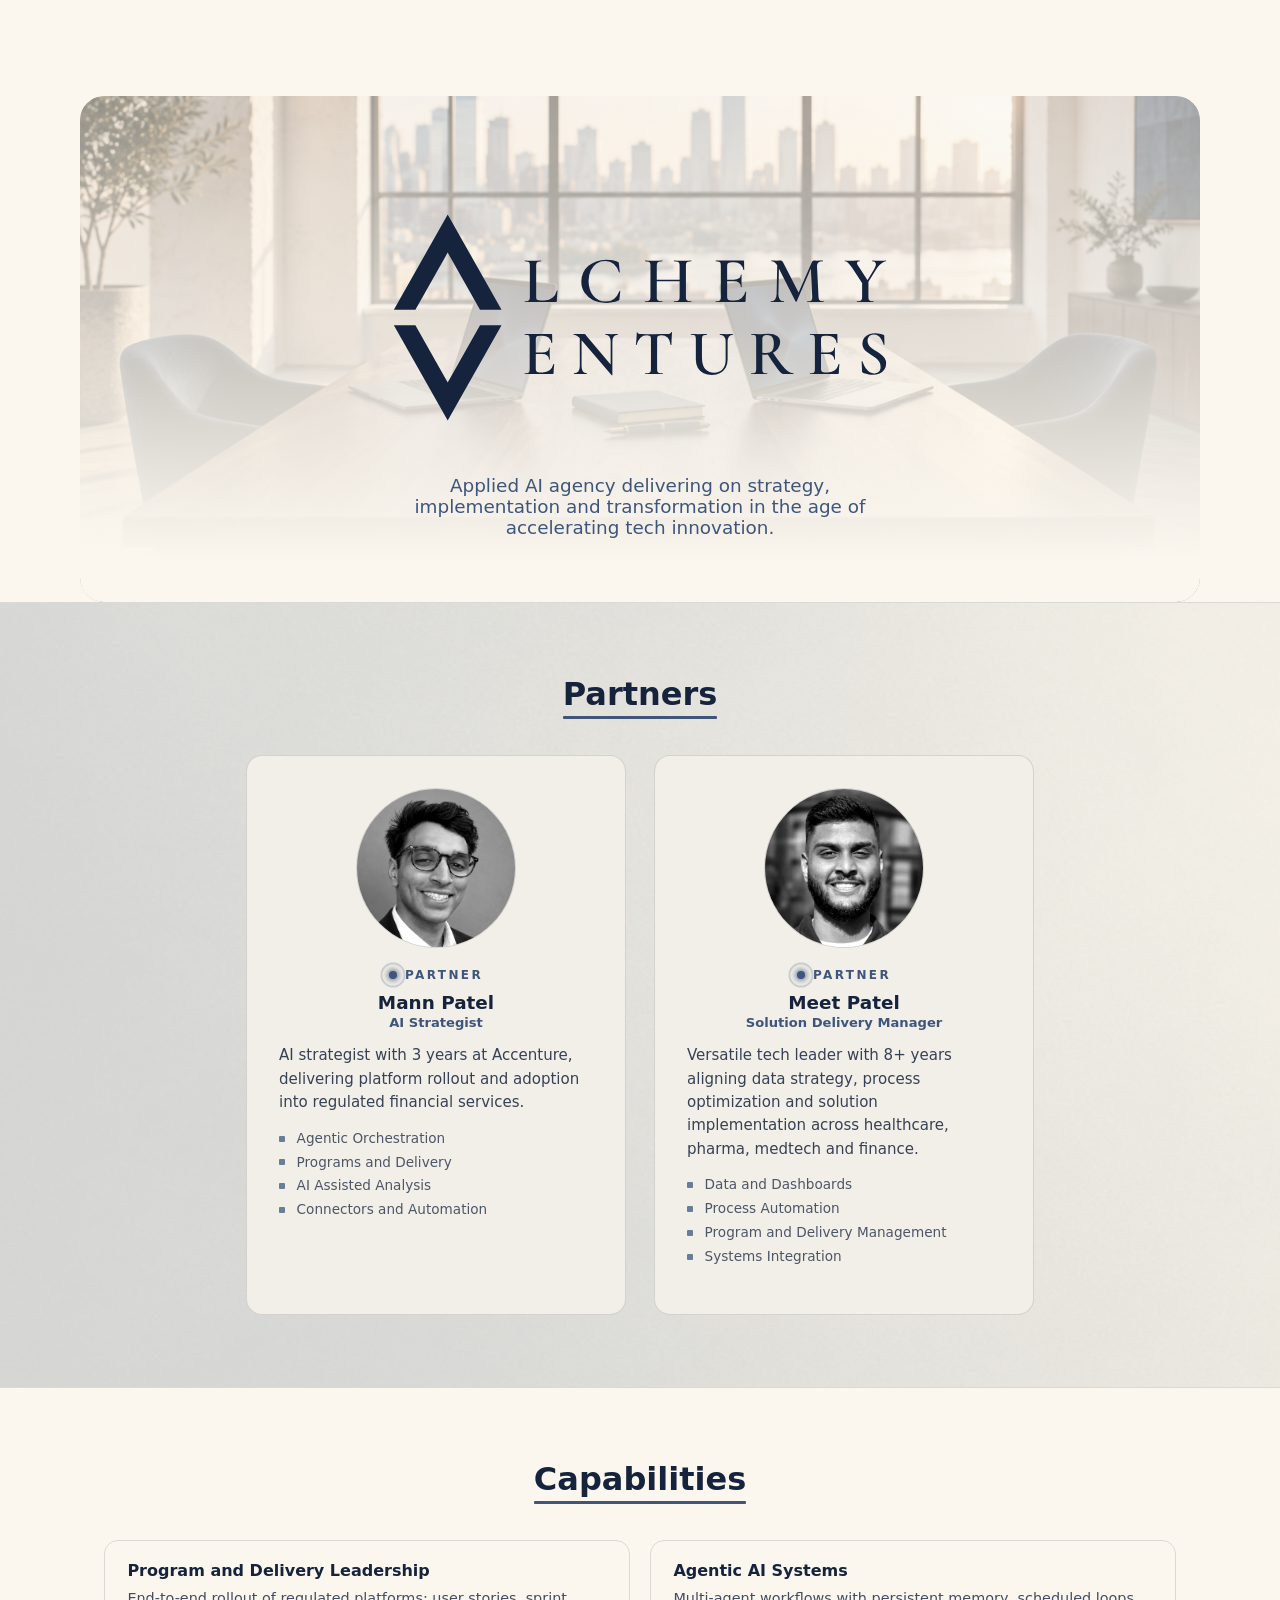
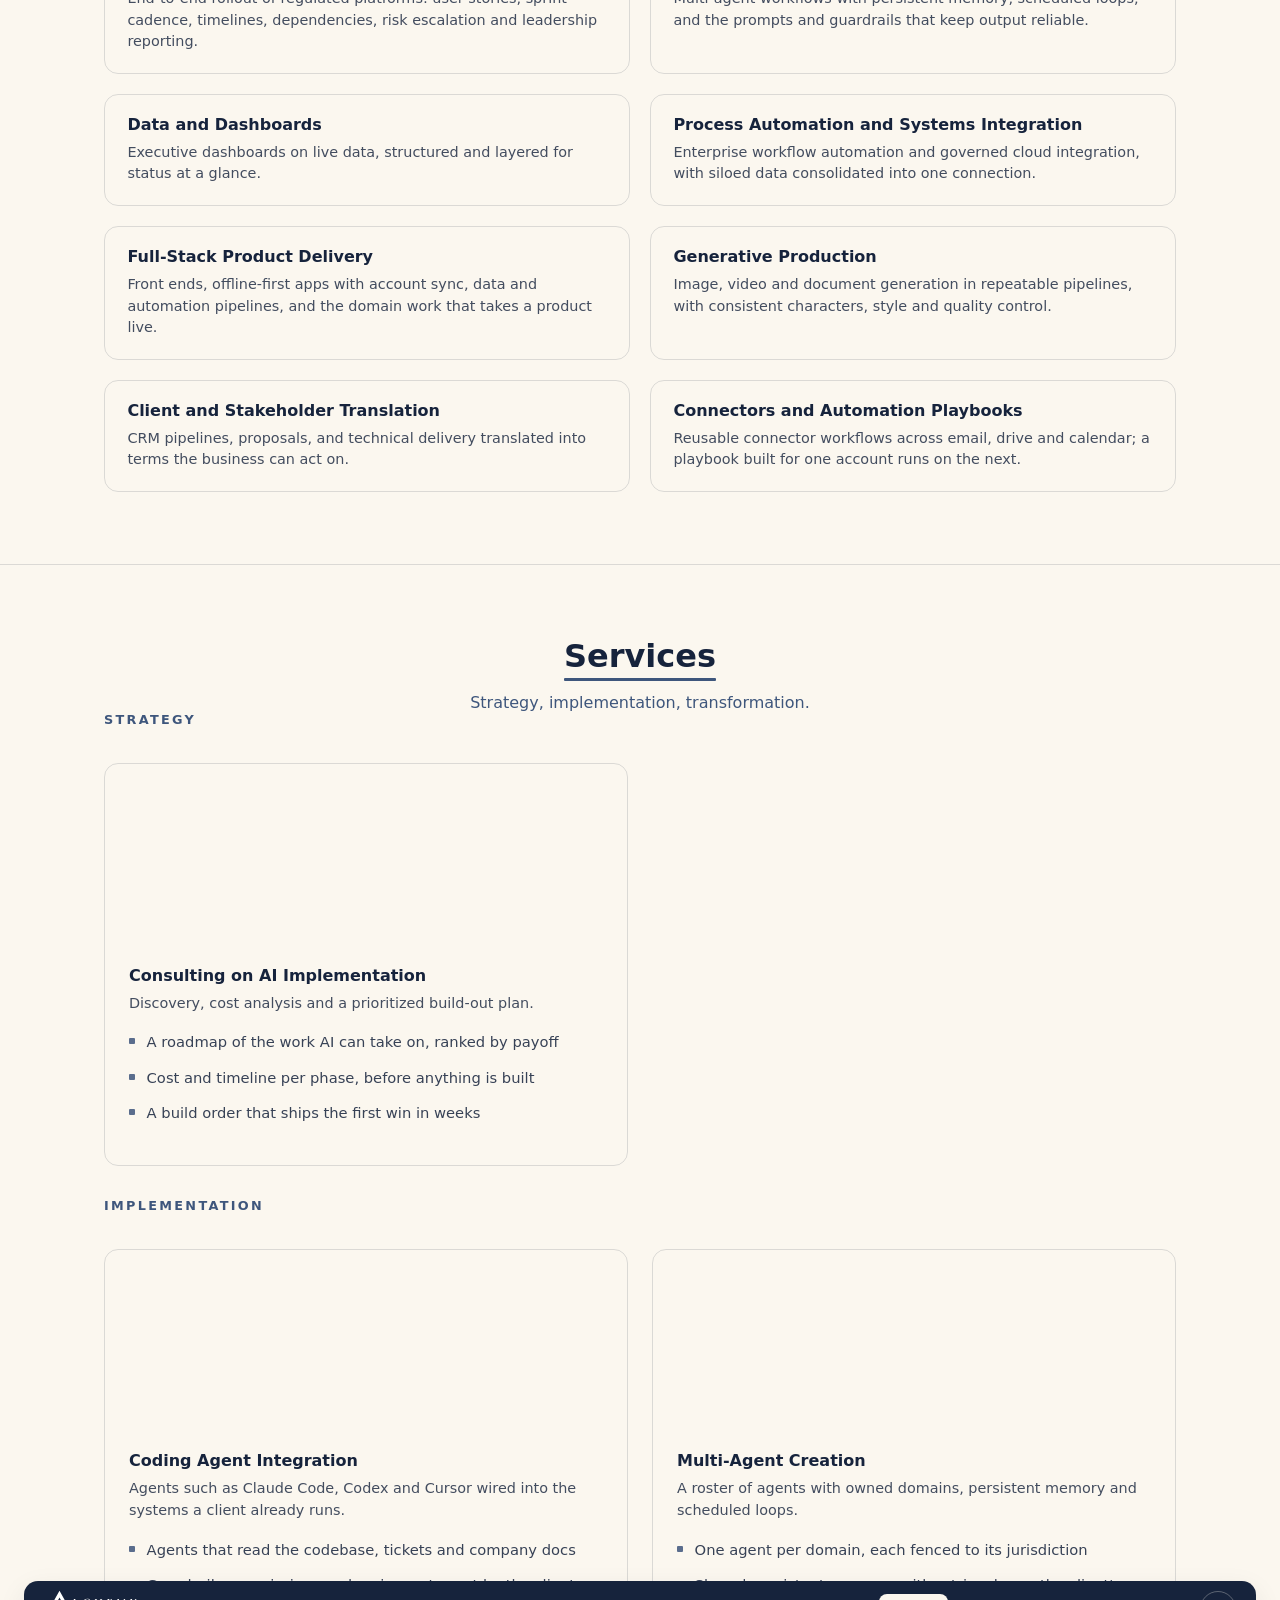
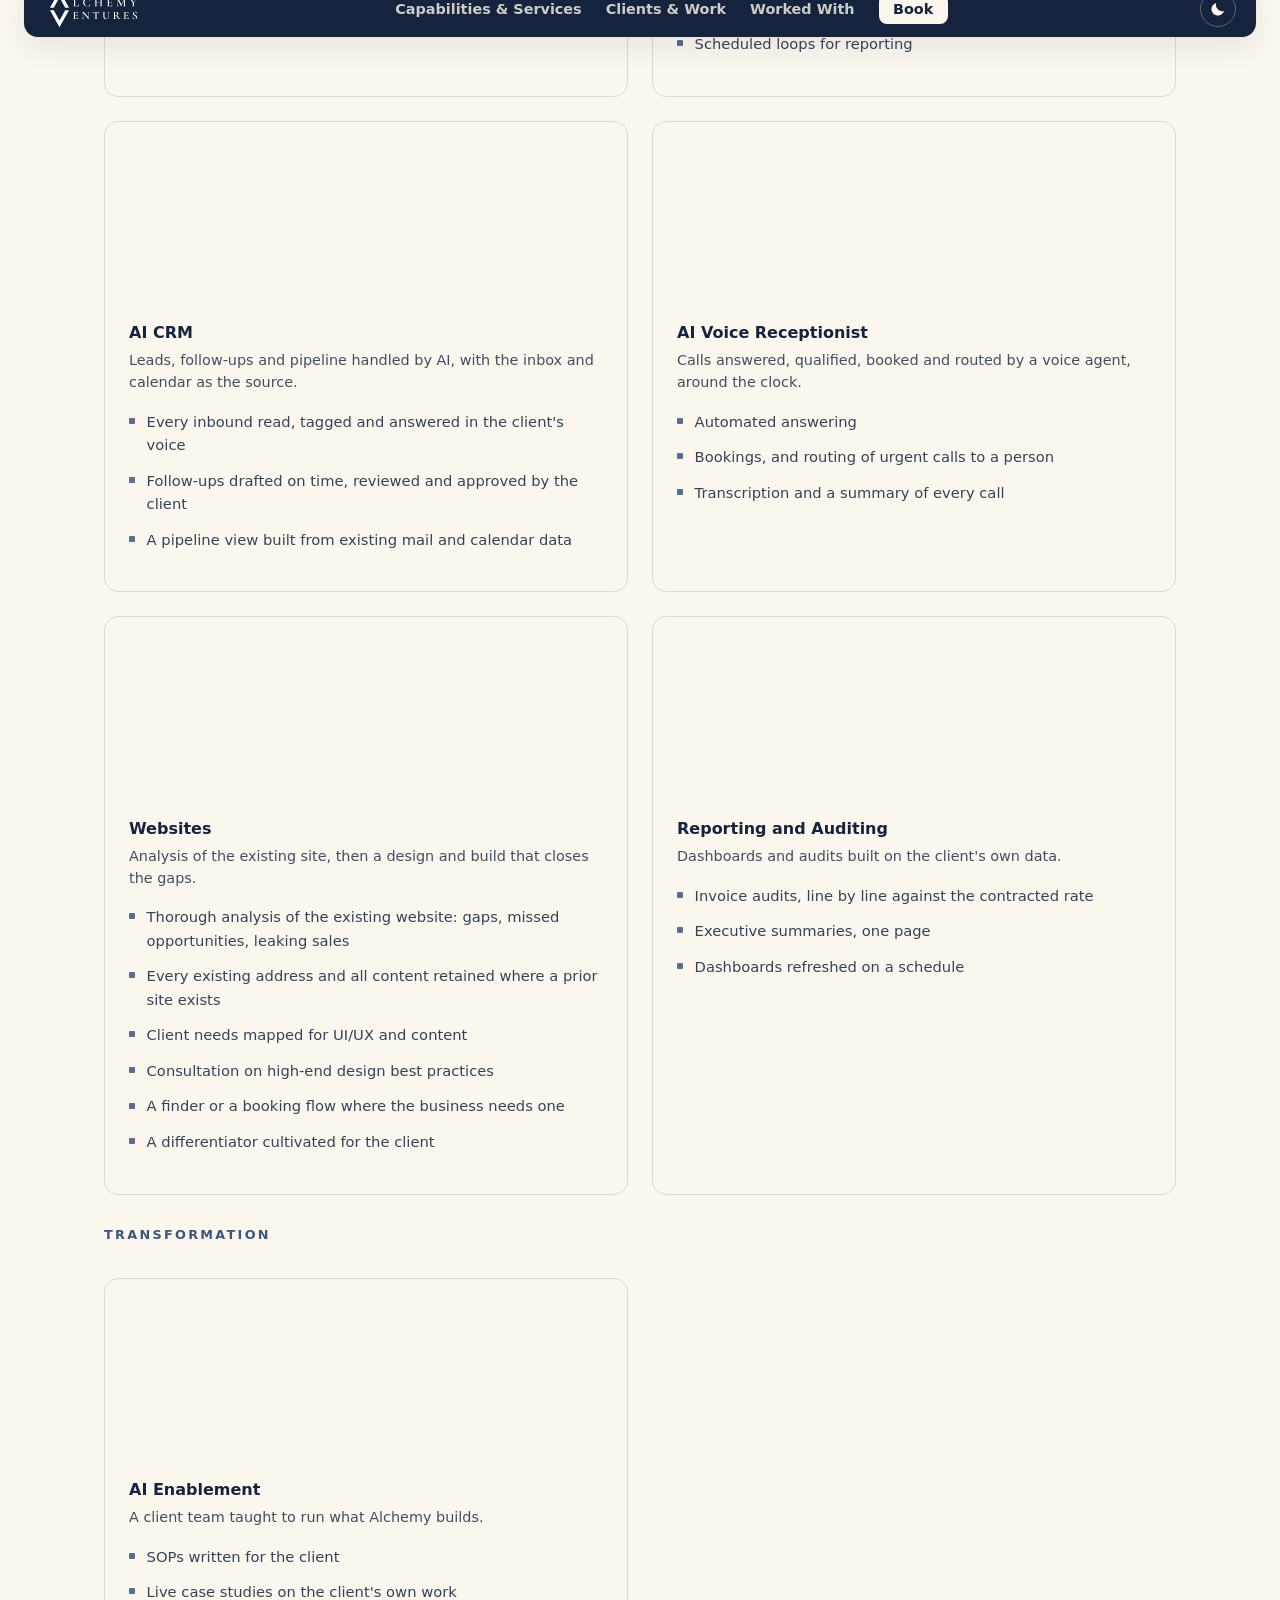
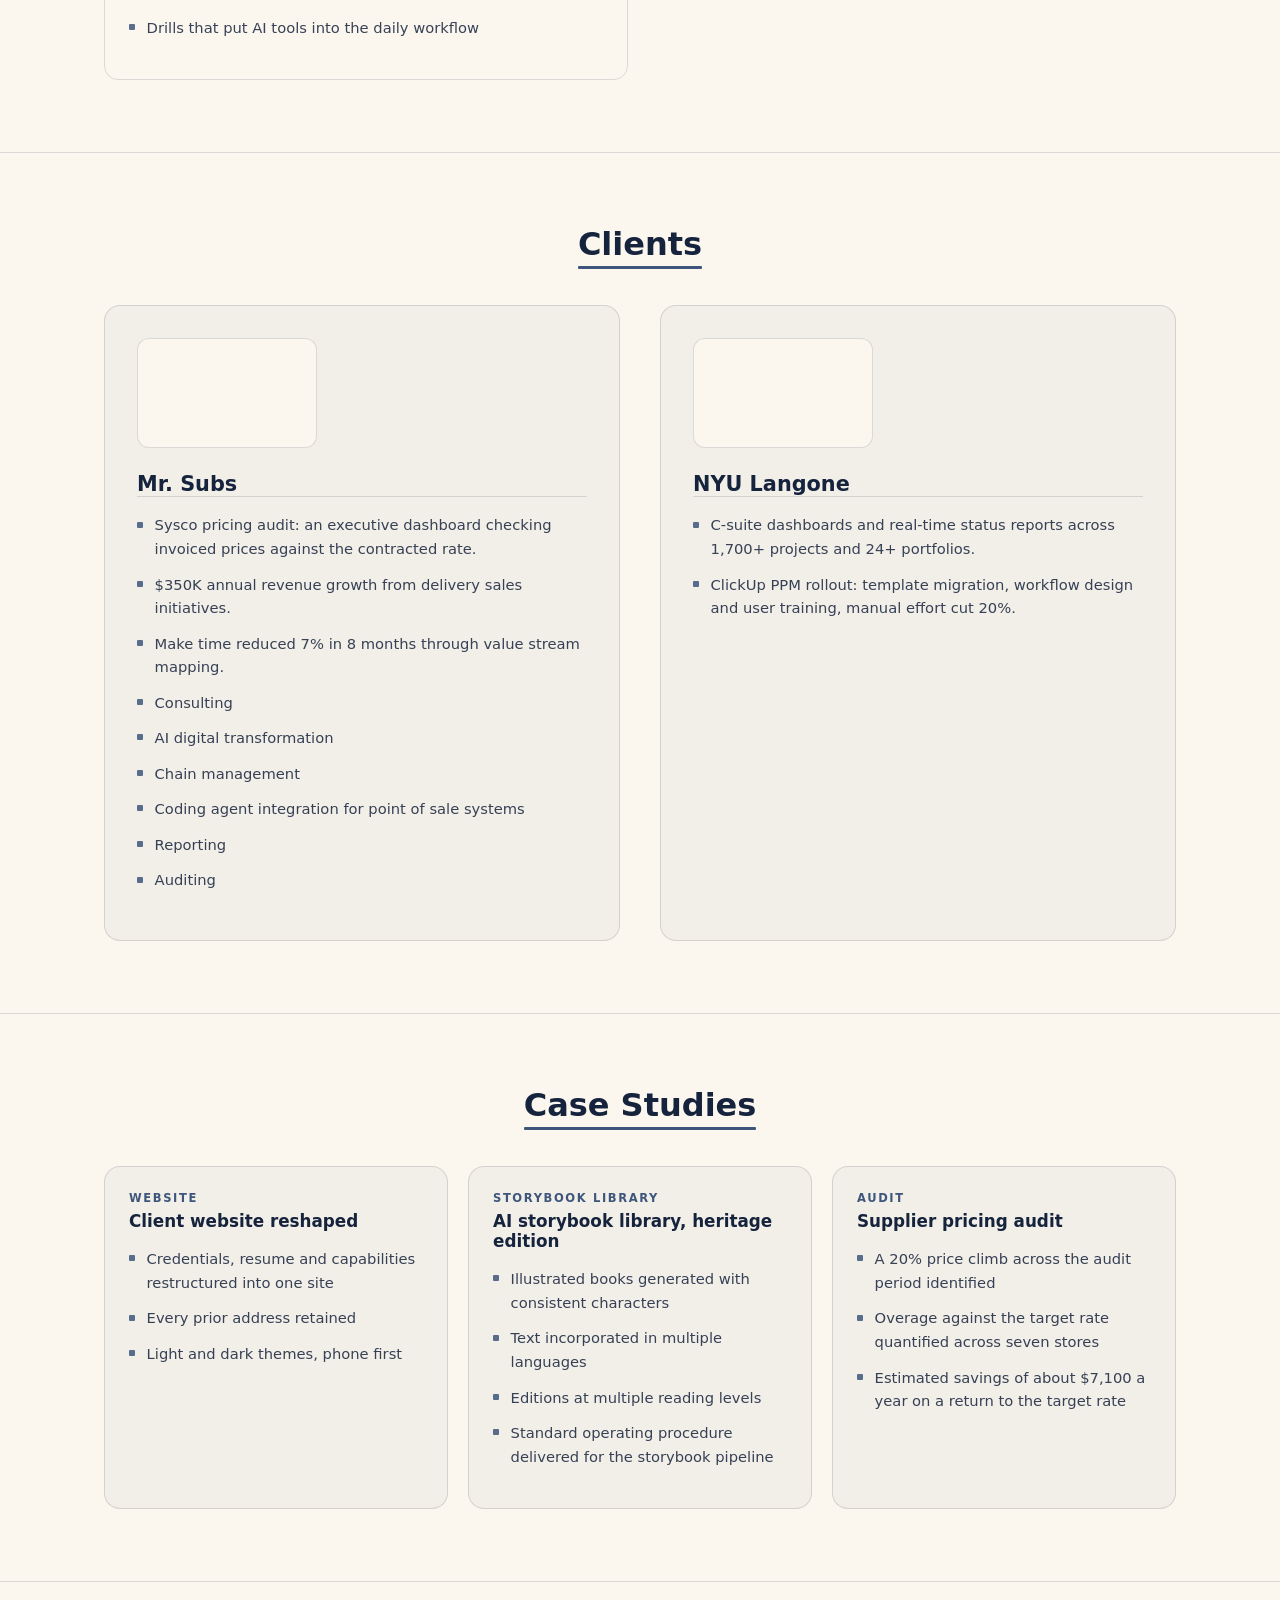
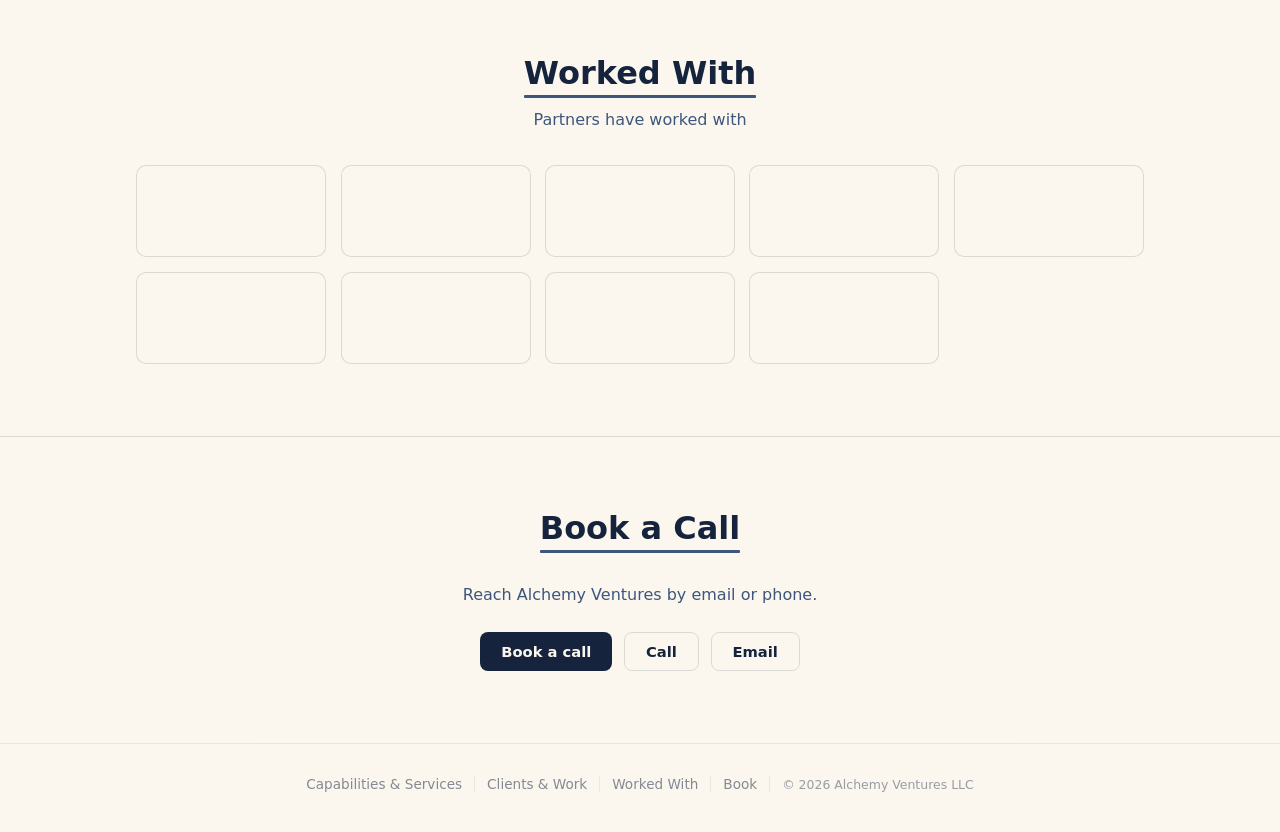
==== book/index.html @ 42f5fea3 "Alchemy Ventures site, first deploy: the one-page build from claude-workspace/1-Projects/agency/site" ====
<!doctype html><title>Redirecting to: /#book</title><meta http-equiv="refresh" content="0;url=/#book"><meta name="robots" content="noindex"><link rel="canonical" href="https://www.alchemyventures-wave1.example/#book"><body>	<a href="/#book">Redirecting from <code>/book/</code> to <code>/#book</code></a></body>
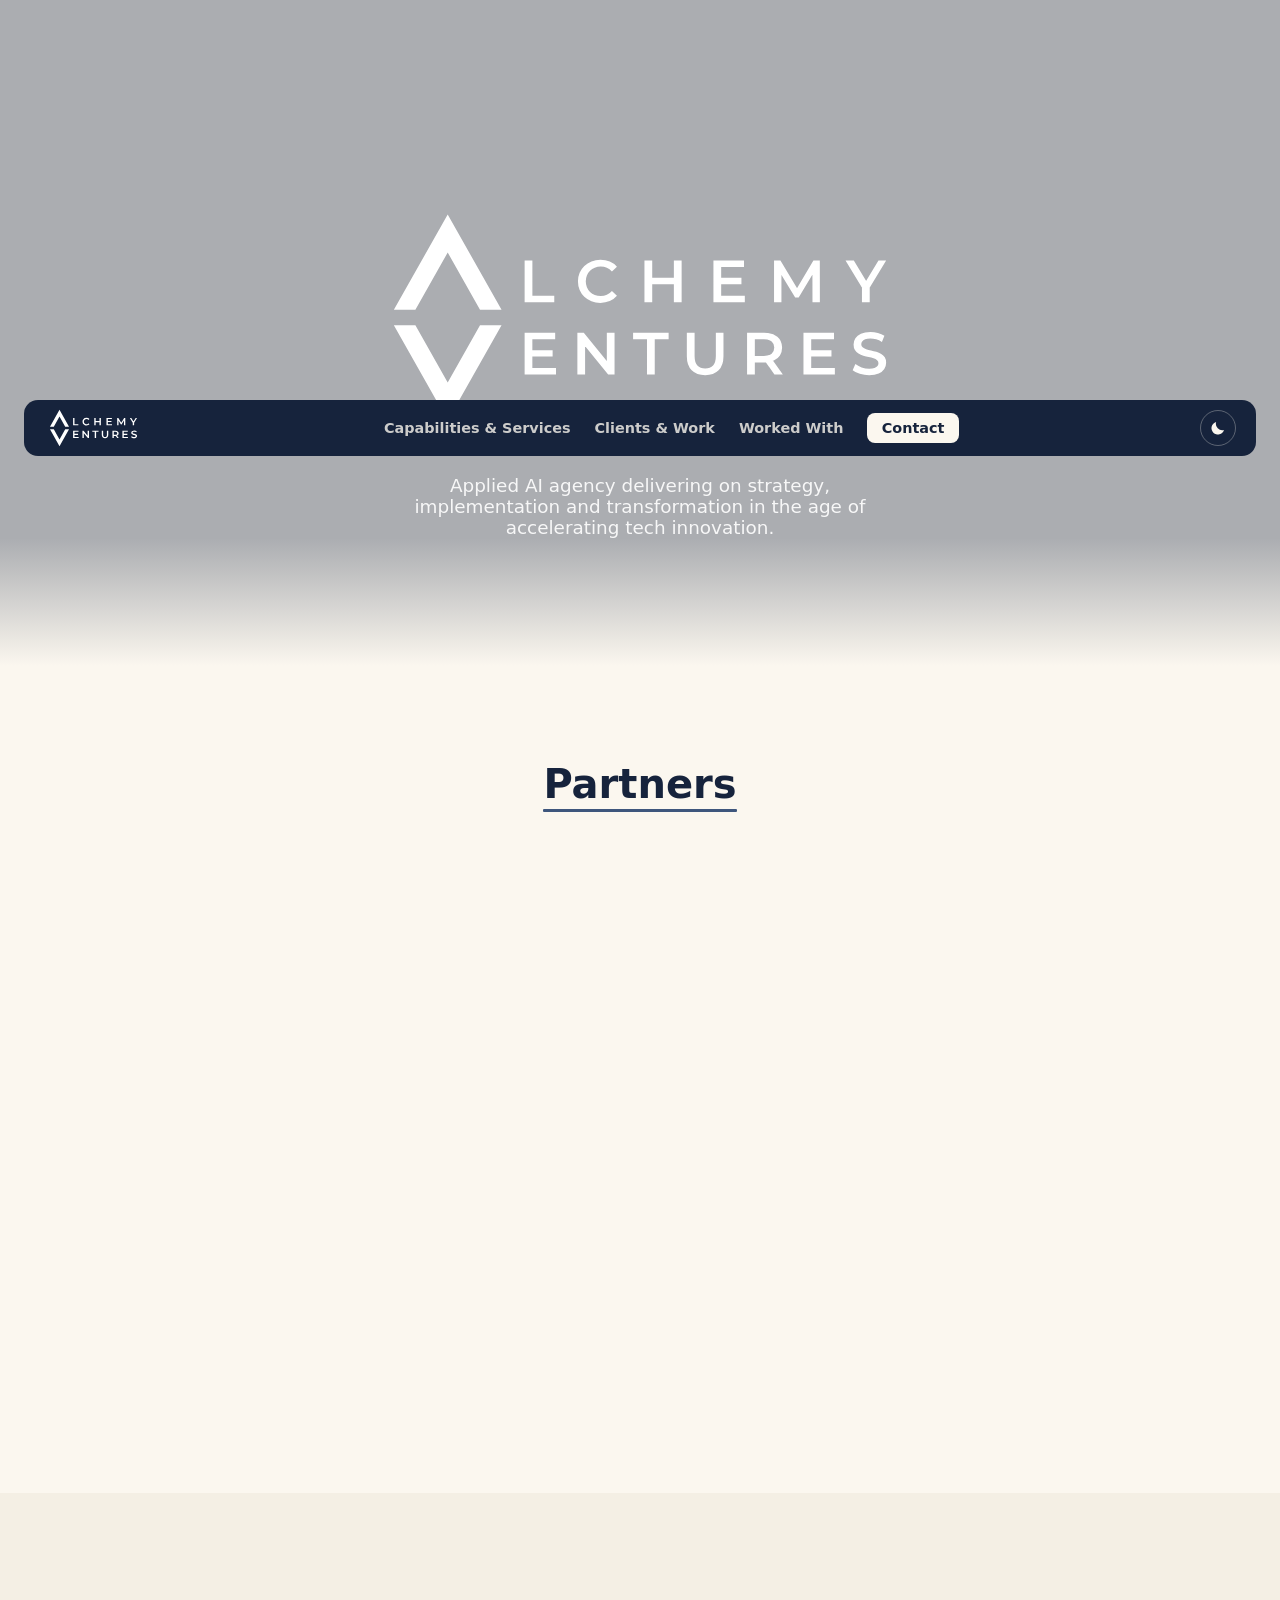
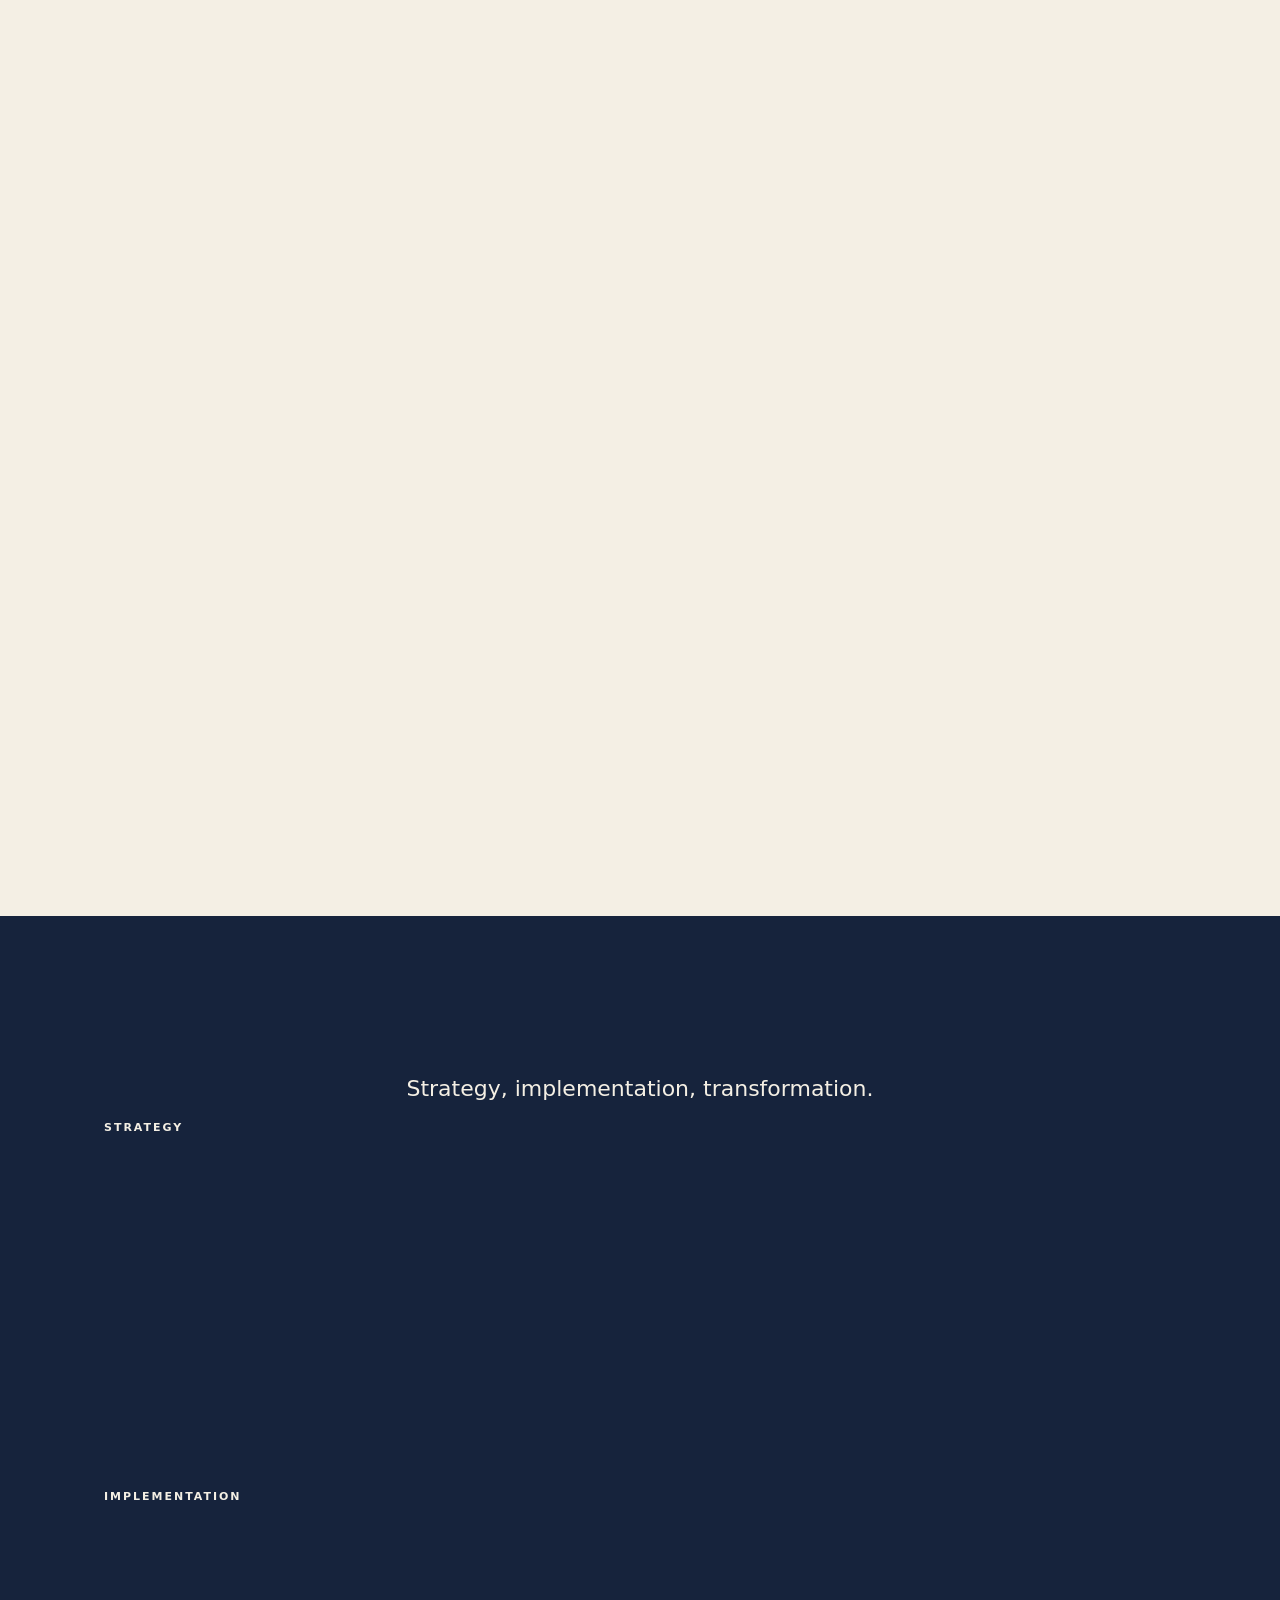
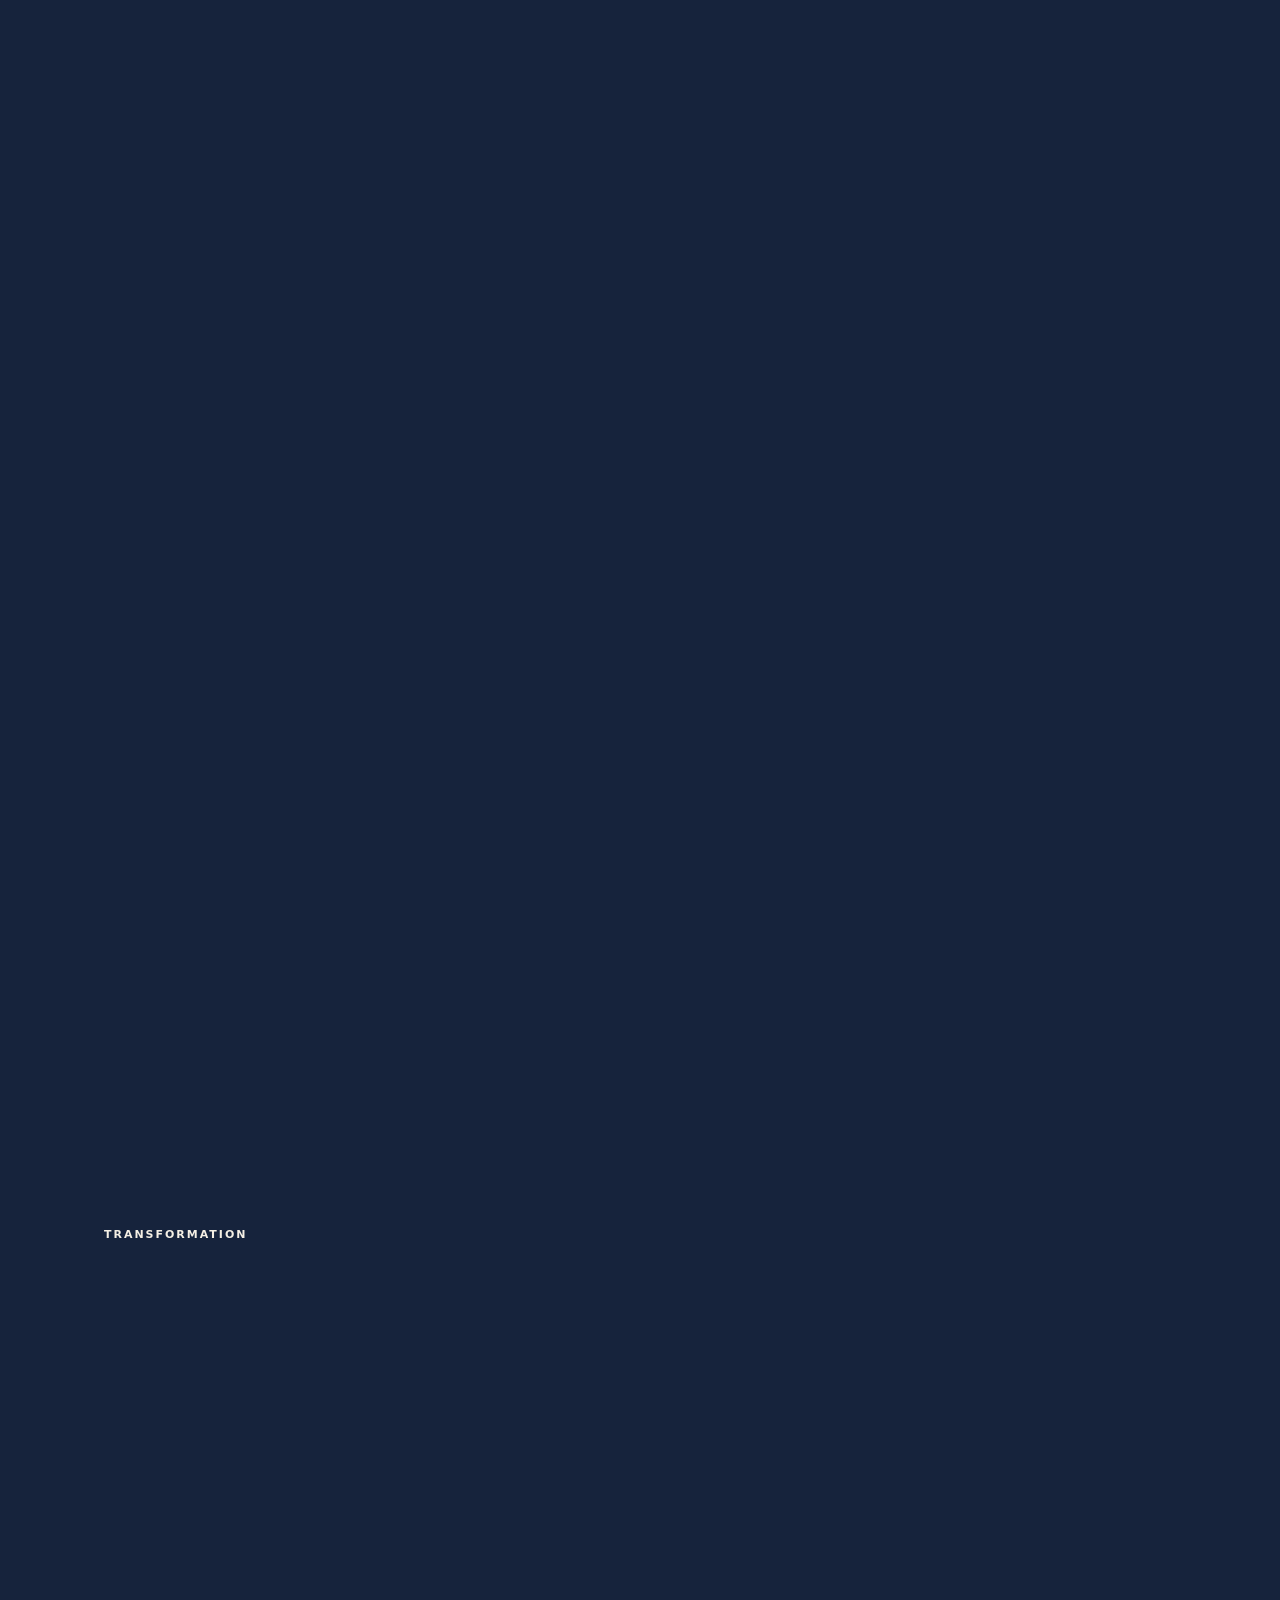
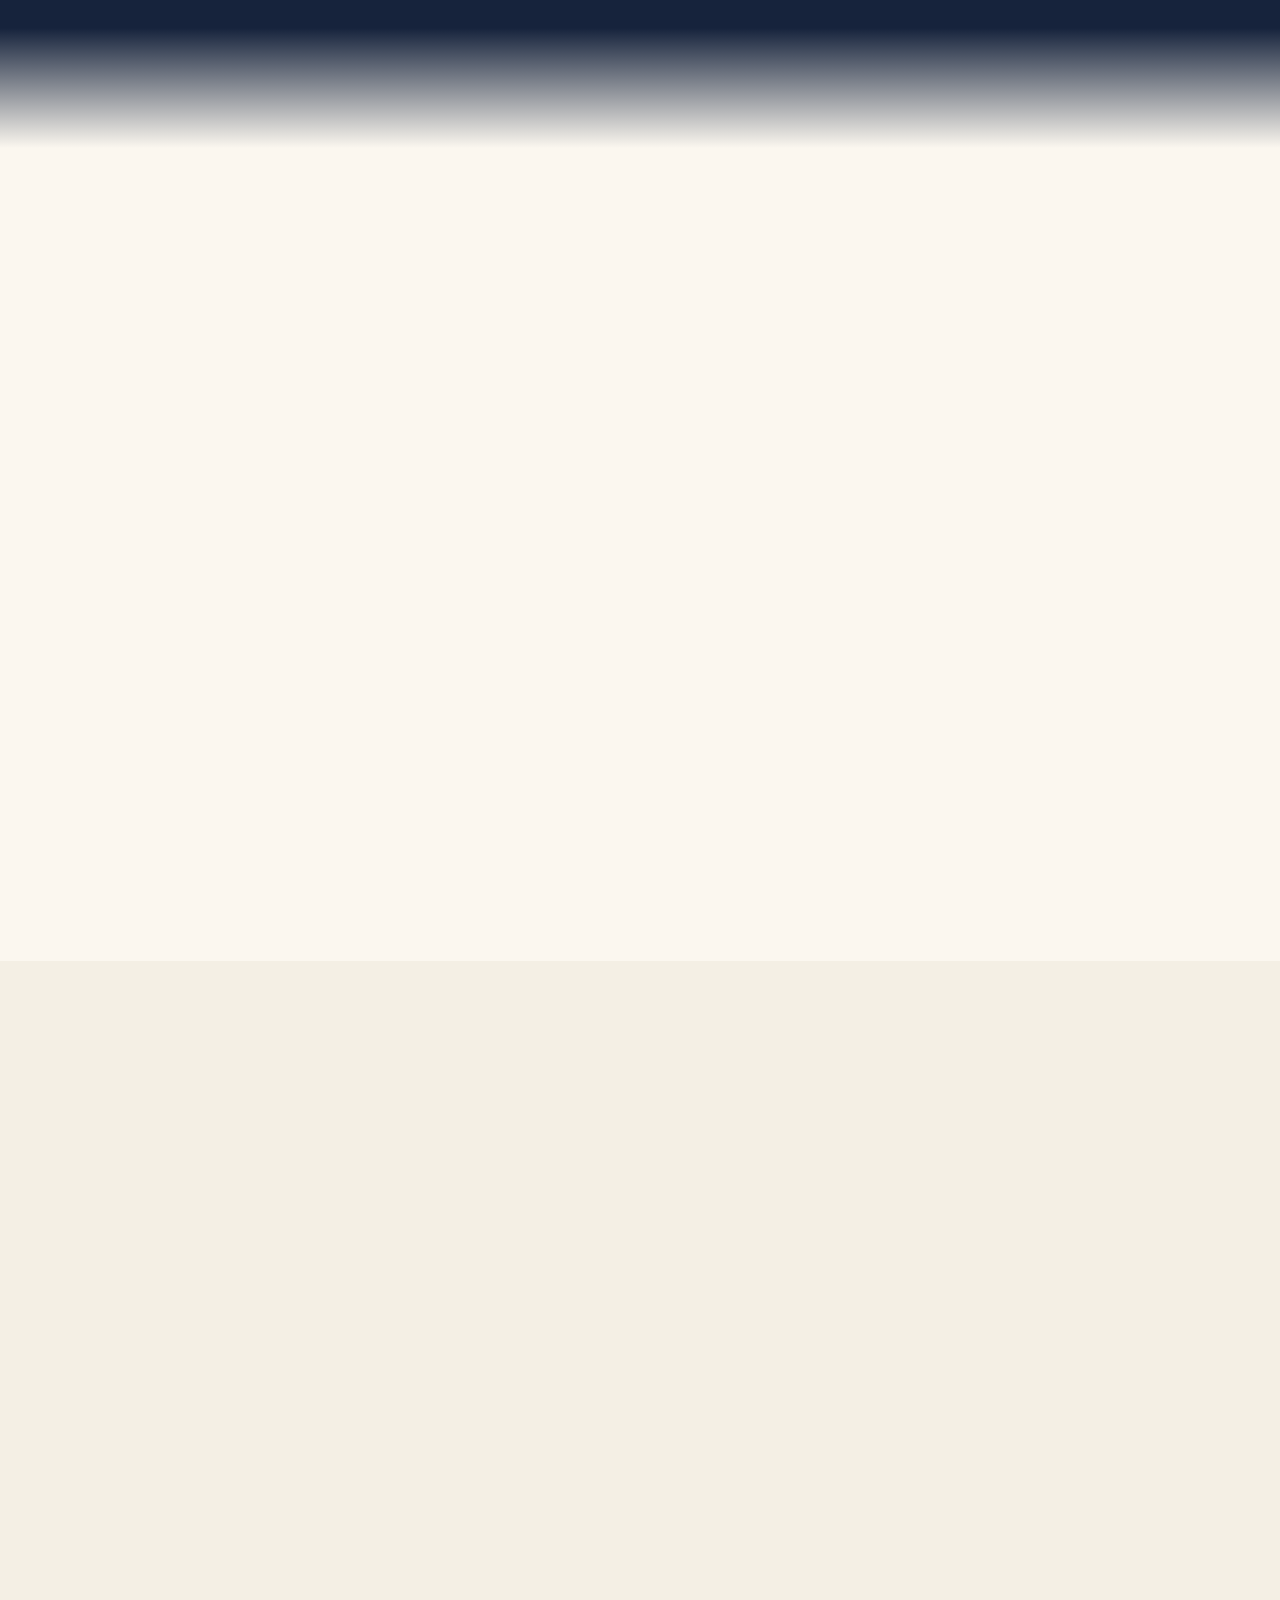
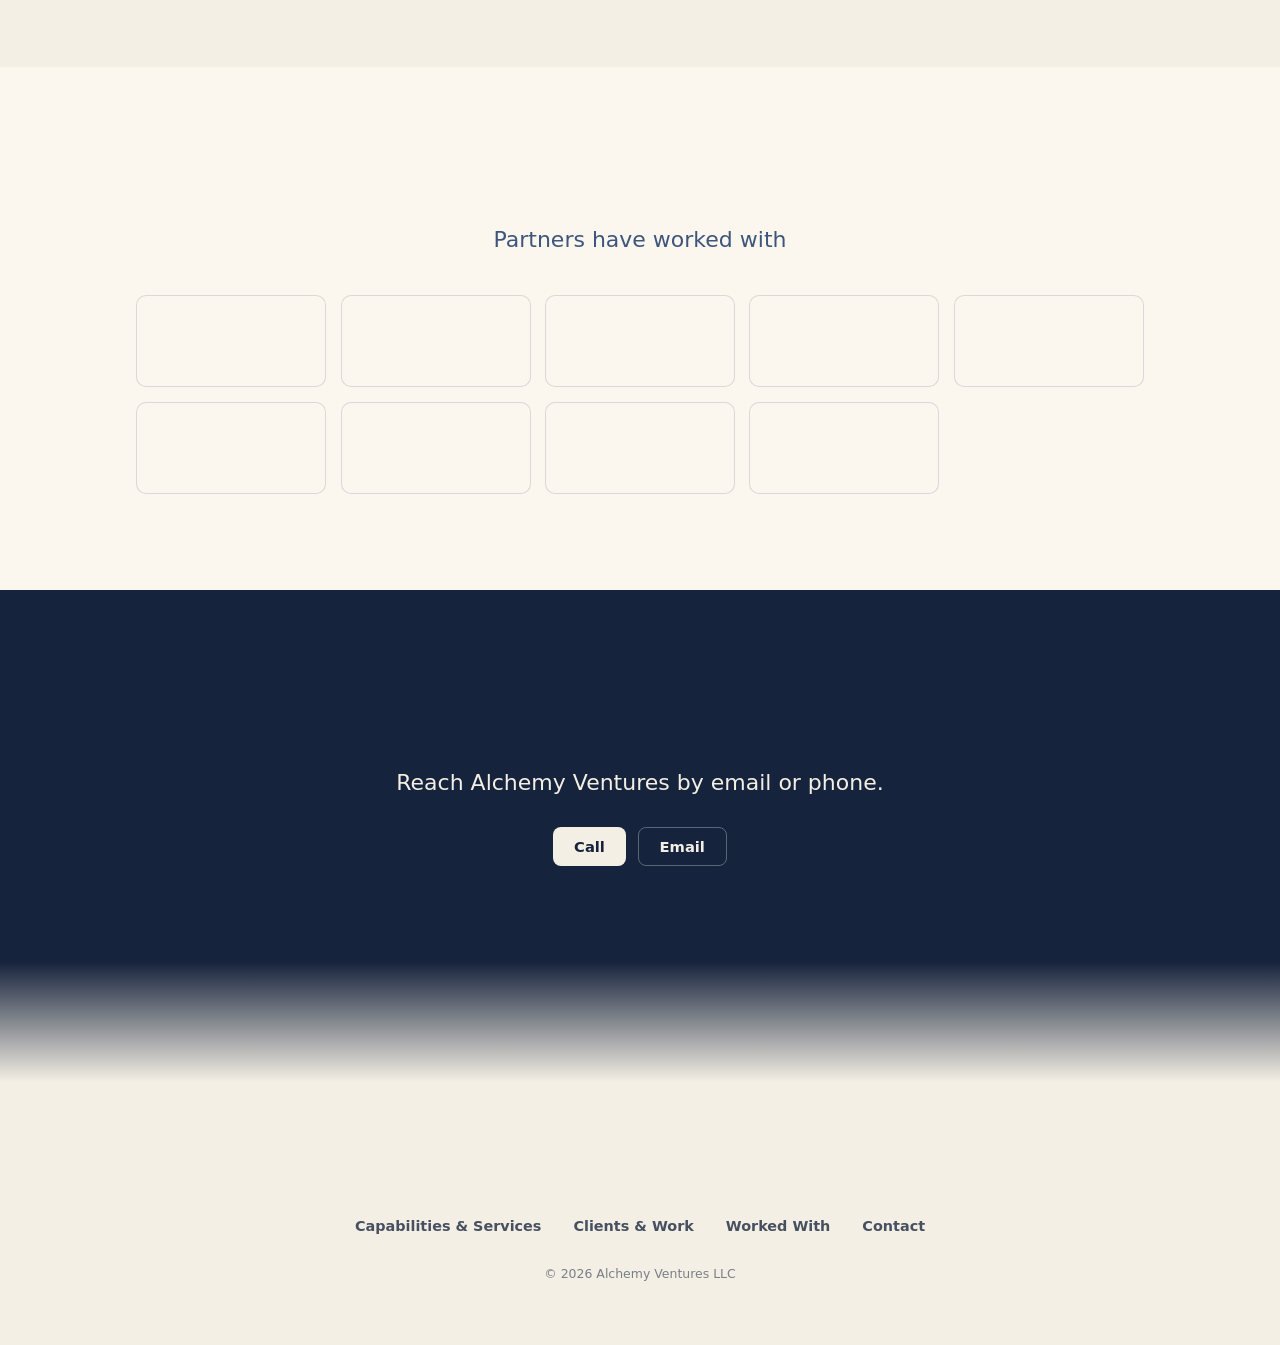
==== commit 9187173a: "Book becomes Contact: nav, section, two buttons, mailto on Email Built from 1-Projects/agency/site a" ====
--- a/book/index.html
+++ b/book/index.html
@@ -1 +1 @@
-<!doctype html><title>Redirecting to: /#book</title><meta http-equiv="refresh" content="0;url=/#book"><meta name="robots" content="noindex"><link rel="canonical" href="https://www.alchemyventures-wave1.example/#book"><body>	<a href="/#book">Redirecting from <code>/book/</code> to <code>/#book</code></a></body>+<!doctype html><title>Redirecting to: /#contact</title><meta http-equiv="refresh" content="0;url=/#contact"><meta name="robots" content="noindex"><link rel="canonical" href="https://www.alchemyventures-wave1.example/#contact"><body>	<a href="/#contact">Redirecting from <code>/book/</code> to <code>/#contact</code></a></body>
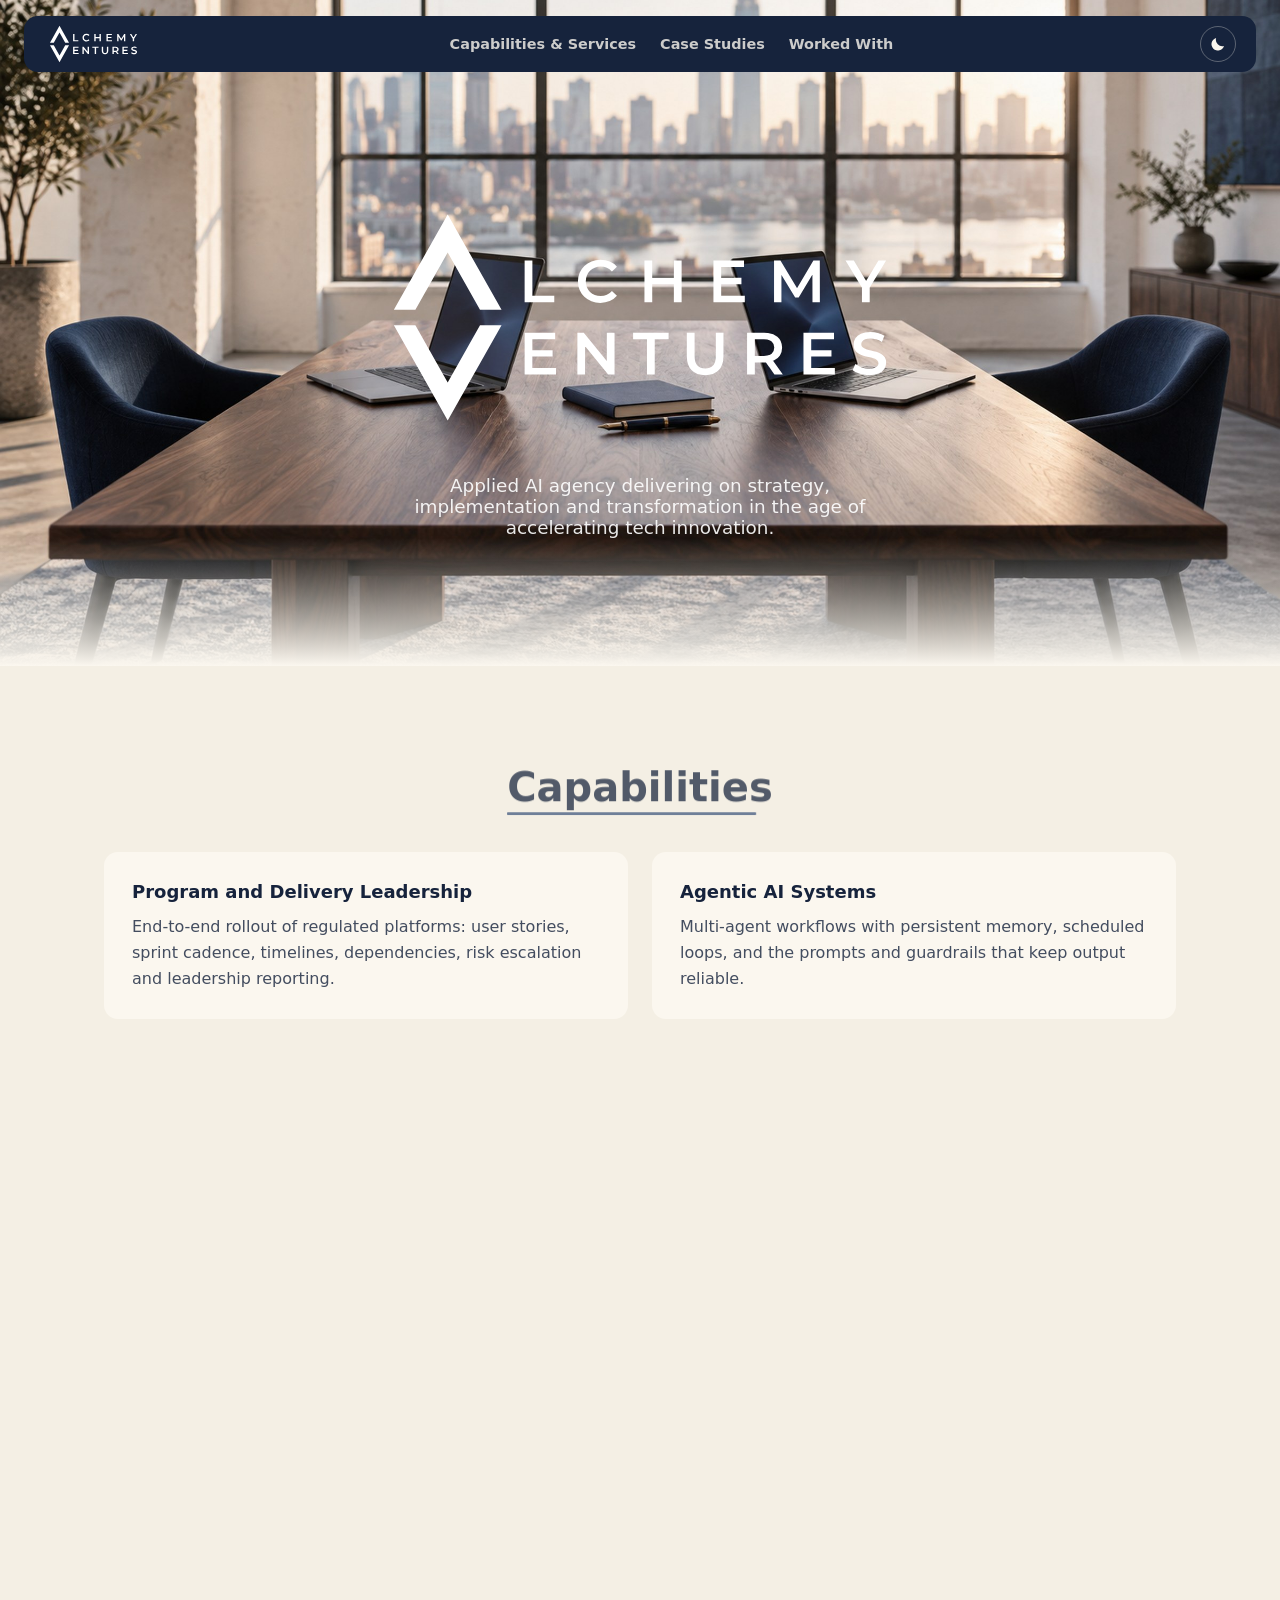
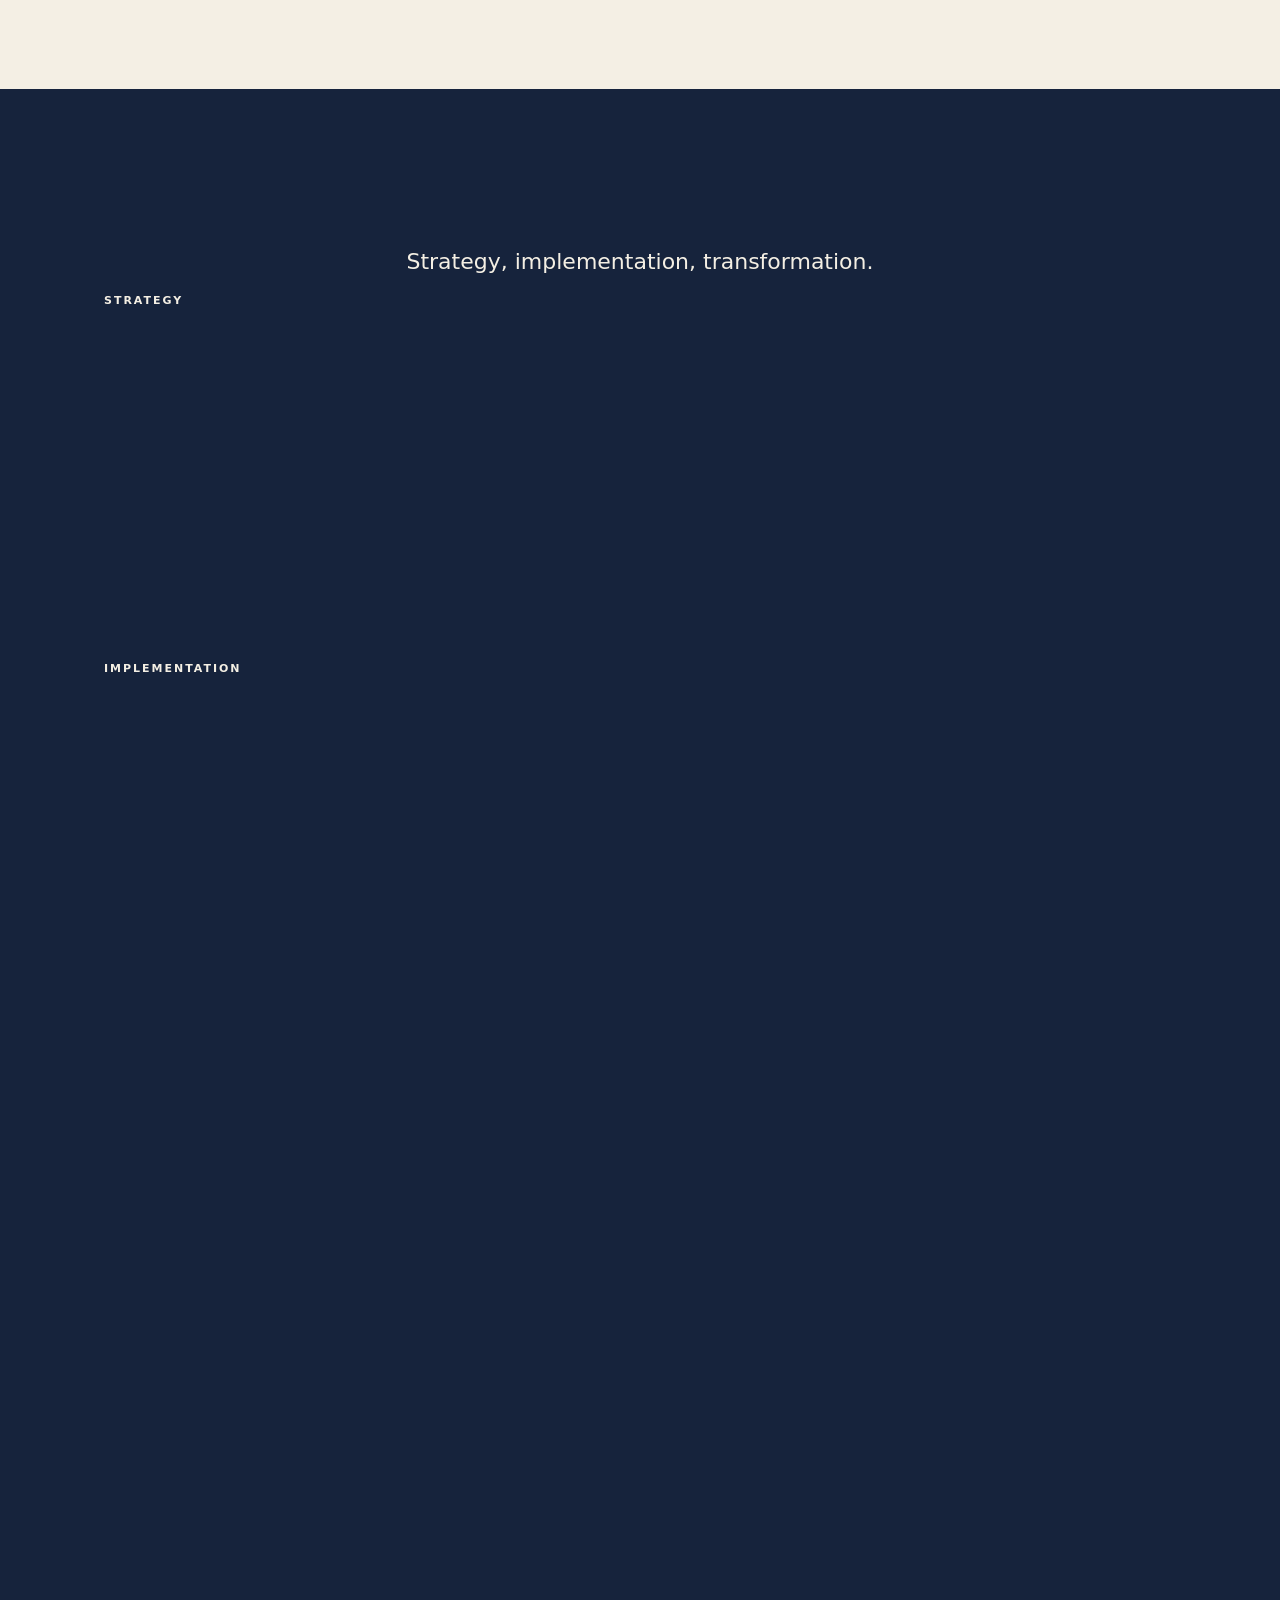
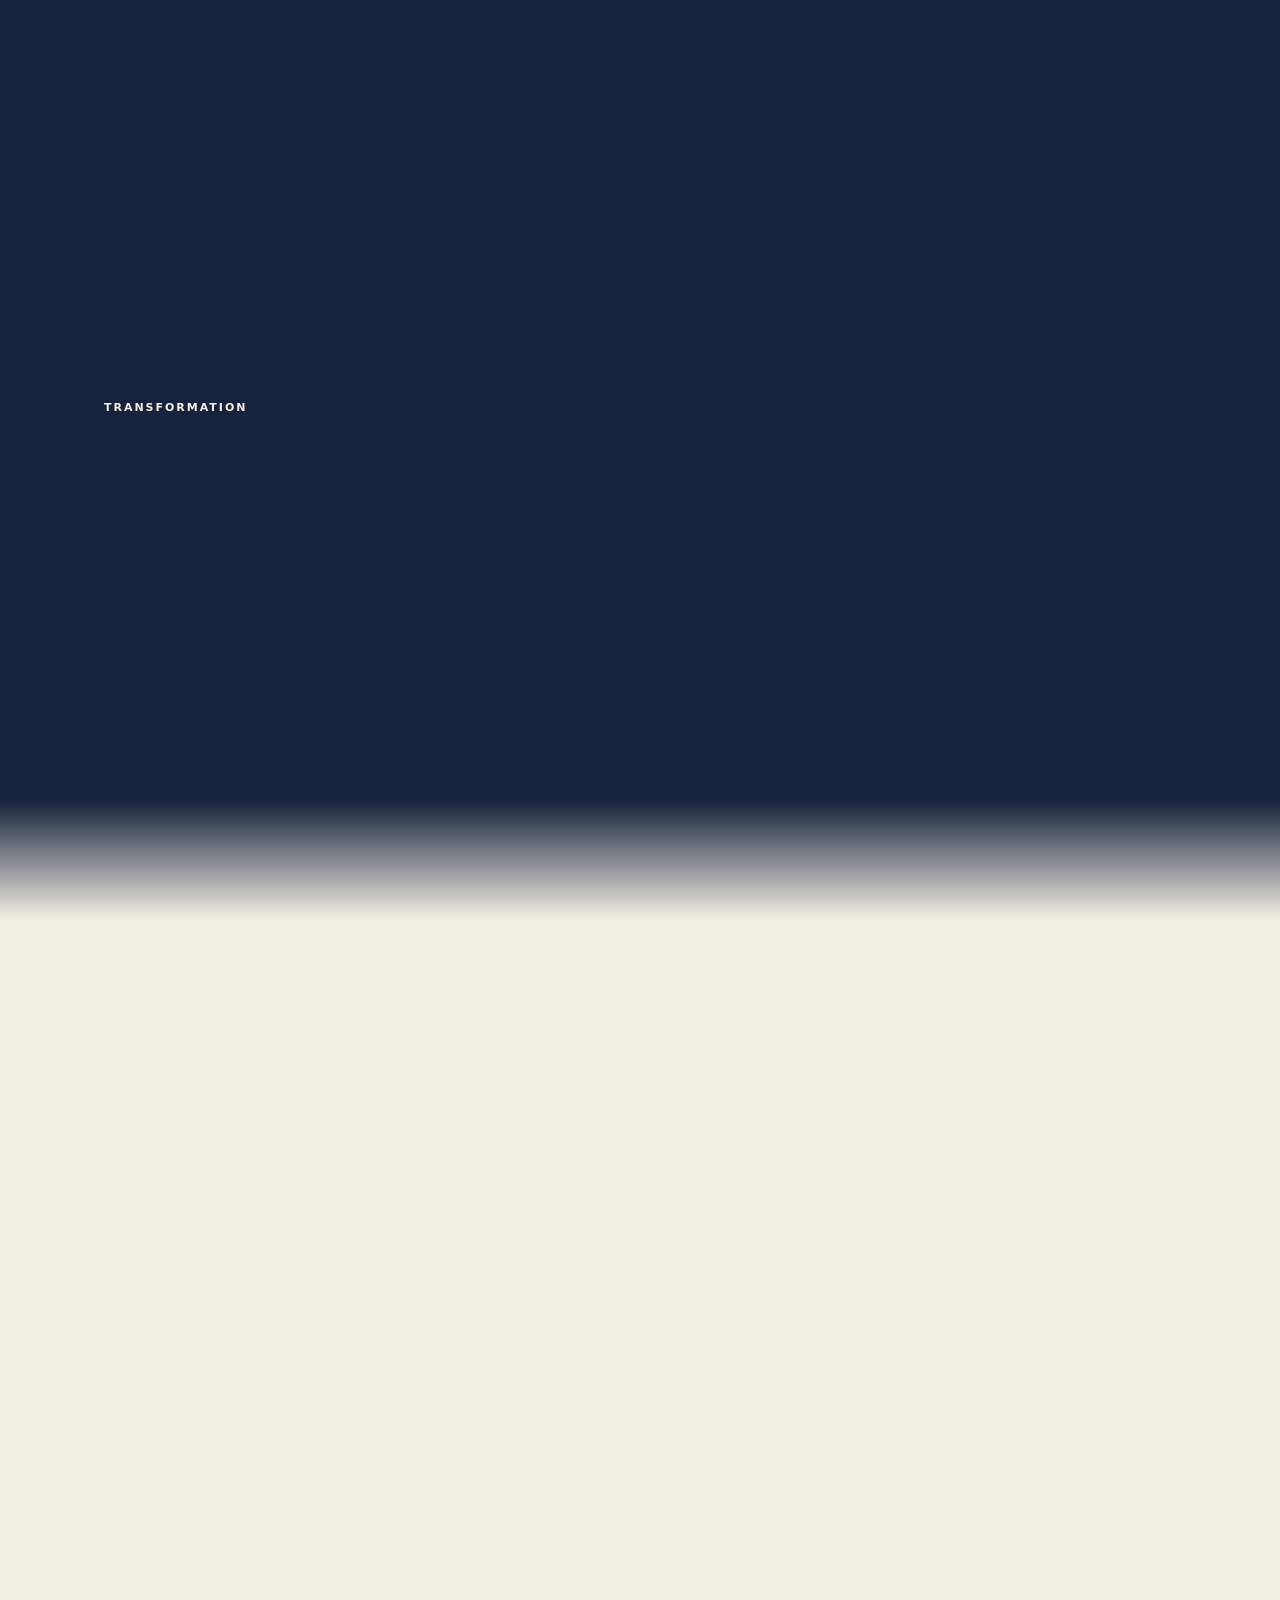
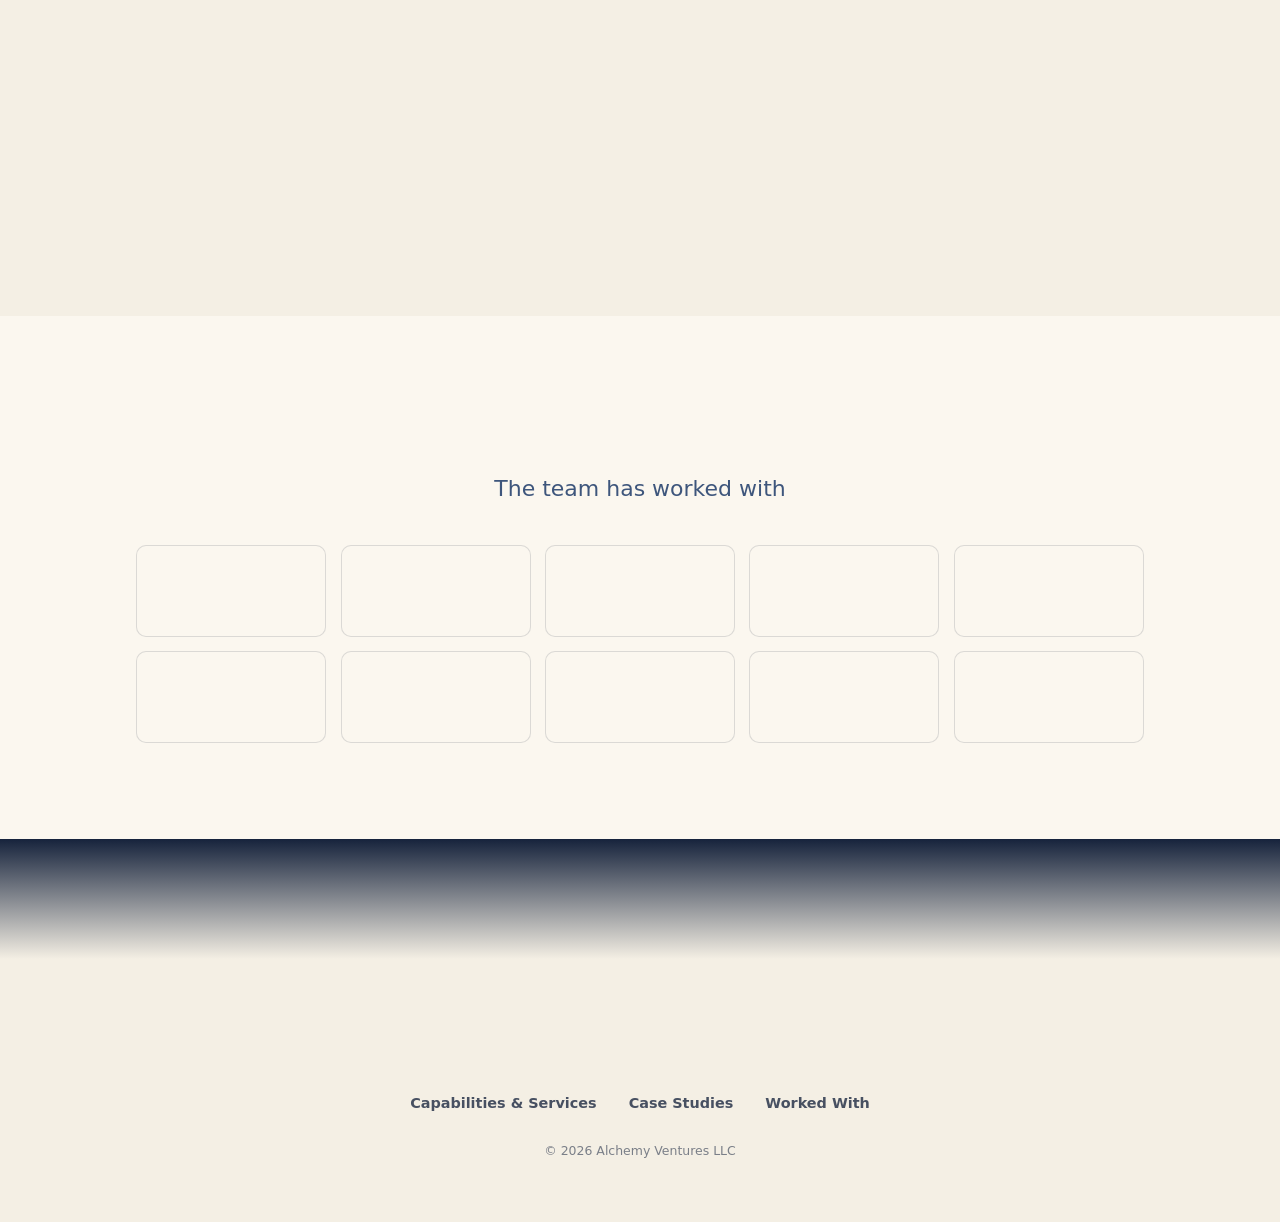
==== commit 4755dad7: "Remove Contact section (Call and Email); /book redirects to Home Mann's word: "take the contact - ca" ====
--- a/book/index.html
+++ b/book/index.html
@@ -1 +1 @@
-<!doctype html><title>Redirecting to: /#contact</title><meta http-equiv="refresh" content="0;url=/#contact"><meta name="robots" content="noindex"><link rel="canonical" href="https://www.alchemyventures-wave1.example/#contact"><body>	<a href="/#contact">Redirecting from <code>/book/</code> to <code>/#contact</code></a></body>+<!doctype html><title>Redirecting to: /</title><meta http-equiv="refresh" content="0;url=/"><meta name="robots" content="noindex"><link rel="canonical" href="https://www.alchemyventures-wave1.example/"><body>	<a href="/">Redirecting from <code>/book/</code> to <code>/</code></a></body>
